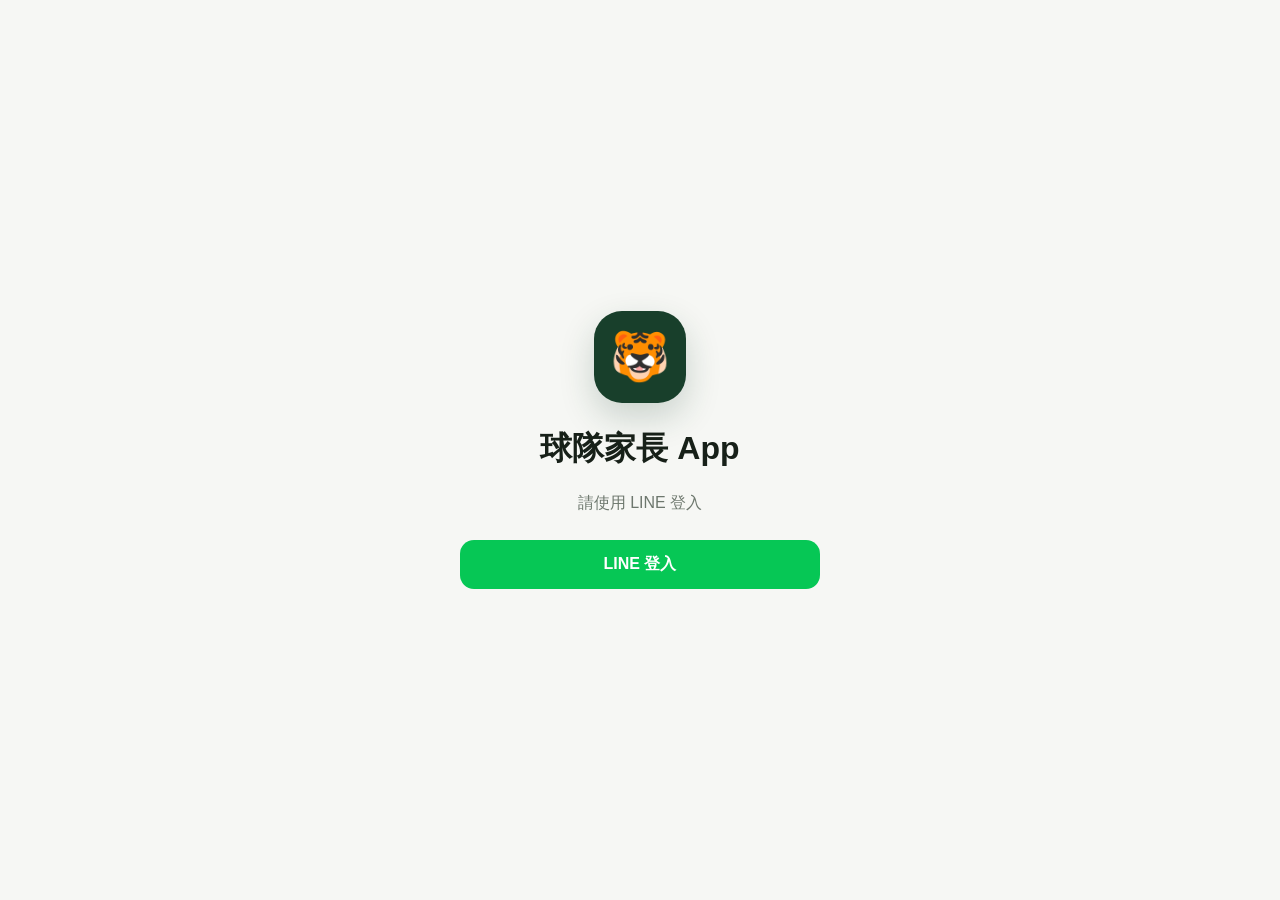
==== static/index.html @ c52da9b8 "Add no meal option to event attendance" ====
<!doctype html>
<html lang="zh-Hant">
<head>
  <meta charset="utf-8">
  <meta name="viewport" content="width=device-width,initial-scale=1,viewport-fit=cover">
  <title>青山社區棒球隊家長 APP</title>
  <meta name="theme-color" content="#183f2b">
  <meta name="apple-mobile-web-app-capable" content="yes">
  <meta name="apple-mobile-web-app-status-bar-style" content="default">
  <meta name="apple-mobile-web-app-title" content="青山棒球">
  <link rel="manifest" href="/manifest.webmanifest">
  <link rel="apple-touch-icon" href="/static/icons/apple-touch-icon.png">
  <link rel="stylesheet" href="/static/style.css?v=20260905-6">
  <script src="https://static.line-scdn.net/liff/edge/2/sdk.js"></script>
</head>
<body>
<div id="loading" class="screen center">
  <div class="logo">🐯</div><h1>球隊家長 App</h1><p class="muted" id="loadingText">正在連接 LINE...</p>
</div>

<div id="login" class="screen center hidden">
  <div class="logo">🐯</div><h1>球隊家長 App</h1><p class="muted">請使用 LINE 登入</p>
  <button id="lineLogin" class="line-btn">LINE 登入</button>
  <button id="mockLogin" class="secondary hidden">測試登入</button>
</div>


<div id="friendship" class="screen center hidden">
  <div class="logo smallLogo">📣</div>
  <h2>開啟球隊 LINE 通知</h2>
  <div class="waitingCard friendshipCard">
    <h3>請加入「青山社區棒球隊小幫手」</h3>
    <p>為了接收比賽通知、未回覆提醒及其他球隊訊息，請先將「青山社區棒球隊小幫手」加入好友。</p>
    <p class="muted">加入完成後，不需要重新綁定球員。</p>
    <button id="requestFriendBtn" class="line-btn">加入 LINE 好友</button>
    <button id="recheckFriendBtn" class="secondary">我已加入，重新檢查</button>
    <div id="friendshipError" class="friendshipError hidden"></div>
  </div>
</div>

<div id="binding" class="screen center hidden">
  <div class="logo smallLogo">👨‍👩‍👧</div>
  <h2 id="bindingHello">登入成功</h2>
  <div class="waitingCard">
    <h3>綁定球員</h3>
    <p class="muted">請輸入球隊提供的 6 碼球員綁定碼。</p>
    <input id="bindCodeInput" class="bindCodeInput" maxlength="6" placeholder="例如 A7K29X">
    <button id="previewBindBtn" class="primary">查詢球員</button>
    <div id="bindPreview" class="hidden"></div>
  </div>
  <button id="retryBinding" class="secondary">我已綁定，重新整理</button>
</div>

<div id="app" class="screen hidden">
  <header>
    <div><div class="eyebrow">家長專區</div><h2 id="hello">你好</h2></div>
    <select id="playerSelect"></select>
  </header>

  <main>
    <section id="homePage" class="page">
      <div class="hero card">
        <div><div class="eyebrow">目前球員</div><h2 id="playerName">—</h2><div id="playerTeam" class="pill">—</div></div>
        <div class="heroIcon">⚾️</div>
      </div>
      <div id="deepLinkNotice" class="card notice hidden"></div>
      <button id="newAnnouncementHomeNotice" type="button" class="card newAnnouncementHomeNotice hidden">📢 有新公告，點這裡查看</button>
      <div class="managementHeader"><h3>近期活動</h3><button id="refreshHomeBtn" class="secondary compactBtn">重新整理</button></div><div id="events"></div>
      <h3>待繳費</h3><div id="paymentsPreview"></div>
    </section>

    <section id="volunteerPage" class="page hidden">
      <h2>義工排班</h2>

      <div class="card googleVolunteerCard">
        <div class="googleVolunteerIcon">🙋</div>
        <h3>義工出席登記</h3>
        <p>
          義工排班沿用原本的 Google 雲端義工系統，
          請點下方按鈕查看尚未到期的日期並完成填寫。
        </p>
        <p class="muted">
          填寫內容會直接寫入原本的 Google 義工出席表。
        </p>

        <button id="openVolunteerWebApp" class="primary">
          開啟義工排班
        </button>
      </div>
    </section>

    
    <section id="announcementsPage" class="page hidden">
      <div class="managementHeader">
        <h2>球隊公告</h2>
        <button id="refreshAnnouncementsBtn" class="secondary compactBtn">重新整理</button>
      </div>
      <p class="muted">這裡會保留球隊過去發送的重要通知。</p>
      <div id="announcementList"></div>
    </section>


    <section id="managementPage" class="page hidden">
      <div class="managementHeader">
        <div>
          <div class="eyebrow">ADMIN</div>
          <h2>球隊管理</h2>
        </div>
        <button id="reloadAdminFrame" class="secondary compactBtn">重新整理</button>
      </div>
      <p class="muted">此功能僅限已授權的 LINE 管理員帳號。</p>
      <div id="managementLoading" class="card muted">正在驗證管理員權限...</div>
      <div id="managementDenied" class="card hidden">
        <strong>沒有管理員權限</strong>
        <p class="muted">請由現有管理員在「家長管理」中授權此 LINE 帳號。</p>
      </div>
      <iframe id="adminFrame" class="adminFrame hidden" title="球隊管理"></iframe>
    </section>

<section id="paymentsPage" class="page hidden">
      <div class="managementHeader"><h2>繳費紀錄</h2><button id="refreshPaymentsBtn" class="secondary compactBtn">重新整理</button></div><p class="muted">查看目前應繳與已繳項目。</p><div id="payments"></div>
    </section>

    <section id="profilePage" class="page hidden"><button id="deleteAccountBtn" type="button" class="secondary">刪除帳號</button>
      <h2>我的資料</h2>
      <div class="card">
        <div class="row"><span>LINE 名稱</span><strong id="parentName"></strong></div>
        <div class="row"><span>綁定球員</span><strong id="childrenCount"></strong></div>
      </div>

      <div class="card">
        <h3>新增綁定球員</h3>
        <p class="muted">家裡有另一位小朋友也在球隊，可輸入該球員的 6 碼綁定碼。</p>
        <input id="extraBindCodeInput" class="bindCodeInput" maxlength="6" placeholder="例如 A7K29X">
        <button id="extraPreviewBindBtn" class="primary">查詢球員</button>
        <div id="extraBindPreview" class="hidden"></div>
      </div>
    
      <div id="installAppCard" class="card">
        <h3>📲 加到手機桌面</h3>
        <p class="muted">之後可以像一般 App 一樣，直接從手機桌面開啟球隊家長系統。</p>

        <button id="installPwaBtn" class="primary hidden">安裝青山棒球 APP</button>

        <div id="iosInstallHelp" class="installHelp hidden">
          <strong>iPhone / iPad</strong>
          <ol>
            <li>請用 Safari 開啟球隊 APP 網址</li>
            <li>點下方「分享」按鈕</li>
            <li>選擇「加入主畫面」</li>
            <li>按右上角「加入」</li>
          </ol>
        </div>

        <div id="installedNotice" class="installDone hidden">
          ✅ 已經以 App 模式開啟
        </div>
      </div>
</section>
  </main>

  <nav>
    <button data-page="homePage" class="active"><span class="navIconWithBadge">🏠<span id="homeNewBadge" class="navNewBadge hidden">NEW</span></span>首頁</button>
    <button data-page="announcementsPage"><span class="navIconWithBadge">📢<span id="announcementNewBadge" class="navNewBadge hidden">NEW</span></span>公告</button>
    <button data-page="volunteerPage"><span>🙋</span>義工</button>
    <button data-page="paymentsPage"><span class="navIconWithBadge">💰<span id="paymentNewBadge" class="navNewBadge hidden">NEW</span></span>繳費</button>
    <button data-page="profilePage"><span>👤</span>我的</button>
  
    <button id="managementNav" data-page="managementPage" class="hidden"><span>⚙️</span>管理</button></nav>
</div>

<dialog id="eventDialog">
<form id="eventForm">
  <input type="hidden" id="eventId">
  <div class="dialogTitle">
    <div><div class="eyebrow">活動回覆</div><h2 id="dialogEventTitle"></h2></div>
    <button type="button" id="closeDialog" class="iconBtn">✕</button>
  </div>
  <label>是否出席？</label>
  <div class="segmented">
    <label><input type="radio" name="status" value="attend" checked><span>✅ 出席</span></label>
    <label><input type="radio" name="status" value="leave"><span>請假</span></label>
  </div>
  <div id="practiceDurationBox" class="hidden">
    <label>出席時段（請選：全天出席／上午出席／下午出席）</label>
    <div class="segmented">
      <label><input type="radio" name="practice_duration" value="full" checked><span>全天出席</span></label>
      <label><input type="radio" name="practice_duration" value="morning_leave"><span>下午出席</span></label>
      <label><input type="radio" name="practice_duration" value="afternoon_leave"><span>上午出席</span></label>
    </div>
  </div>
  <div id="attendanceNoteBox">
    <label for="attendanceNote">備註（選填）</label>
    <textarea id="attendanceNote" rows="3" placeholder="例如：晚點到、只能參加上午、第二場無法出賽"></textarea>
  </div>
  <div id="leaveBox" class="hidden">
    <label for="leaveReason">請假原因（選填）</label>
    <textarea id="leaveReason" rows="3" placeholder="可填寫請假原因"></textarea>
  </div>
  <div id="eventMealBox" class="hidden"><h3>🍱 訂餐選擇</h3><label class="check"><input id="eventNoMeals" type="checkbox"> 不訂餐</label><div id="eventMealQuantityBox"><p class="muted">請填寫訂餐份數</p><label>球員餐數<input id="eventPlayerMeals" type="number" min="0" max="100" step="1" value="0" inputmode="numeric"></label><label>家長餐數<input id="eventParentMeals" type="number" min="0" max="100" step="1" value="0" inputmode="numeric"></label></div></div>
  <button type="submit" class="primary">確認登記</button>
</form>
</dialog>

<dialog id="attendanceListDialog">
  <div class="attendanceListDialogBody">
    <div class="dialogTitle">
      <div><div class="eyebrow">活動出席狀況</div><h2 id="attendanceListTitle"></h2></div>
      <button type="button" id="closeAttendanceListDialog" class="iconBtn">✕</button>
    </div>
    <div id="attendanceListContent" class="attendanceSummaryContent"></div>
  </div>
</dialog>

<dialog id="paymentTransferDialog">
  <form id="paymentTransferForm">
    <input type="hidden" id="paymentTransferId">
    <div class="dialogTitle">
      <div><div class="eyebrow">繳費回報</div><h2>回報繳費</h2></div>
      <button type="button" id="closePaymentTransferDialog" class="iconBtn">✕</button>
    </div>
    <p class="muted" id="paymentTransferTitle"></p>

    <label>繳費方式</label>
    <div class="recipientList">
      <label class="check"><input type="radio" name="paymentMethod" value="cash" required> 現場繳交</label>
      <label class="check"><input type="radio" name="paymentMethod" value="transfer" required> 轉帳匯款</label>
    </div>

    <div id="paymentCashFields" class="hidden">
      <label>繳交日期
        <input id="paymentCashDate" type="date">
      </label>
    </div>

    <div id="paymentTransferFields" class="hidden">
      <label>轉帳日期
        <input id="paymentTransferDate" type="date">
      </label>
      <label>帳號後五碼
        <input id="paymentTransferLast5" type="text" inputmode="numeric" pattern="[0-9]{5}" maxlength="5" placeholder="請輸入 5 位數字">
      </label>
    </div>

    <div class="actions">
      <button type="button" id="cancelPaymentTransfer" class="secondaryBtn">取消</button>
      <button type="submit">送出繳費資料</button>
    </div>
  </form>
</dialog>

<div id="toast"></div>
<script src="/static/app.js?v=20260910-1"></script>
</body>
</html>
---- static/style.css ----
:root{--bg:#f6f7f4;--card:#fff;--text:#172018;--muted:#6d776d;--accent:#183f2b;--soft:#e8efe9;--danger:#a23b32;--line:#06c755}
*{box-sizing:border-box}body{margin:0;background:var(--bg);color:var(--text);font-family:-apple-system,BlinkMacSystemFont,"Segoe UI","Noto Sans TC",sans-serif}
.screen{max-width:520px;min-height:100vh;margin:auto;background:var(--bg)}.center{display:flex;flex-direction:column;justify-content:center;align-items:center;padding:28px}.hidden{display:none!important}
.logo{width:92px;height:92px;border-radius:28px;background:var(--accent);display:grid;place-items:center;font-size:48px;box-shadow:0 14px 35px #183f2b33}.smallLogo{font-size:34px}
h1{margin:24px 0 6px}h2,h3{margin-bottom:12px}.muted{color:var(--muted)}button,select,input,textarea{font:inherit}
.line-btn,.primary,.secondary{width:100%;max-width:360px;border:0;border-radius:14px;padding:14px 18px;font-weight:700;margin-top:10px}.line-btn{background:var(--line);color:white}.secondary{background:white;color:var(--text);border:1px solid #d9dfd9}.primary{background:var(--accent);color:white}
header{position:sticky;top:0;z-index:4;background:#f6f7f4ef;backdrop-filter:blur(12px);padding:18px 18px 10px;display:flex;align-items:center;justify-content:space-between}header h2{margin:2px 0}header select{border:0;background:var(--card);padding:10px 12px;border-radius:12px;box-shadow:0 4px 18px #0000000a}
main{padding:4px 16px 90px}.card{background:var(--card);border-radius:20px;padding:18px;margin-bottom:12px;box-shadow:0 7px 24px #2530260c}.hero{display:flex;justify-content:space-between;align-items:center;background:var(--accent);color:white}.hero h2{font-size:26px;margin:6px 0}.heroIcon{font-size:48px}.eyebrow{font-size:12px;letter-spacing:.08em;opacity:.7}.pill{display:inline-block;background:#ffffff1f;border-radius:999px;padding:5px 10px;font-size:13px}
.eventCard .top,.row{display:flex;justify-content:space-between;gap:12px;align-items:center}.eventCard h4{margin:4px 0;font-size:18px}.meta{font-size:13px;color:var(--muted);margin-top:6px}.eventCard button{margin-top:14px;border:0;background:var(--soft);color:var(--accent);font-weight:700;border-radius:12px;padding:11px;width:100%}
.payment{display:flex;align-items:center;justify-content:space-between;gap:10px}.status{font-size:12px;border-radius:999px;padding:5px 9px}.paid{background:#e7f5ea;color:#266938}.unpaid{background:#fdebea;color:var(--danger)}
nav{position:fixed;bottom:0;left:50%;transform:translateX(-50%);width:min(520px,100%);display:grid;grid-template-columns:repeat(5,1fr);background:#ffffffee;backdrop-filter:blur(14px);border-top:1px solid #e6e9e6;padding:7px 10px calc(7px + env(safe-area-inset-bottom))}nav button{border:0;background:none;color:#788078;padding:5px;font-size:12px}nav button span{display:block;font-size:20px;margin-bottom:2px}nav button.active{color:var(--accent);font-weight:800}
dialog{border:0;border-radius:24px;padding:0;width:min(470px,calc(100% - 24px));box-shadow:0 24px 70px #0004}dialog::backdrop{background:#0a110c88}dialog form{padding:22px}.dialogTitle{display:flex;justify-content:space-between}.iconBtn{border:0;background:#f1f3f1;width:36px;height:36px;border-radius:50%}
form>label{display:block;font-weight:700;margin:18px 0 8px}.segmented{display:grid;grid-template-columns:1fr 1fr;gap:8px}.segmented input{display:none}.segmented span{display:block;padding:12px;text-align:center;background:#f0f2f0;border-radius:12px}.segmented input:checked+span{background:var(--accent);color:white}
textarea{width:100%;border:1px solid #dce1dc;border-radius:12px;padding:10px}.mealGrid{display:grid;grid-template-columns:1fr 1fr;gap:10px}.mealGrid div{background:#f2f4f2;padding:12px;border-radius:12px}.mealGrid input{width:100%;border:0;background:white;border-radius:8px;padding:8px}
.waitingCard{width:min(420px,100%);background:white;border-radius:22px;padding:22px;margin:16px 0;text-align:center;box-shadow:0 7px 24px #2530260c}.bindCodeInput{width:100%;font-size:24px;letter-spacing:.16em;text-align:center;text-transform:uppercase;padding:14px;border:1px solid #dce1dc;border-radius:12px;margin:10px 0}.bindResult{margin-top:14px;background:#f6f8f6;border-radius:14px;padding:16px;text-align:left}.bindPlayer{font-size:22px;font-weight:800;margin-bottom:5px}.bindOk{color:#2d6d3d;margin-top:10px}.bindError{color:#a43b36;margin-top:10px}.notice{background:#fff8df;color:#6f5410}
#toast{position:fixed;left:50%;bottom:90px;transform:translateX(-50%);background:#172018;color:white;padding:10px 14px;border-radius:12px;opacity:0;pointer-events:none;transition:.2s;z-index:20}#toast.show{opacity:1}

.matchList{margin-top:10px;display:grid;gap:6px}.matchLine{background:#f3f6f3;border-radius:10px;padding:8px 10px;font-size:13px;color:#34443a}

#profilePage .card h3{margin-top:0}
#extraBindPreview{margin-top:10px}

#gameAttendNoteBox{margin-top:12px}
#gameAttendNoteBox textarea{width:100%}

.friendshipCard{text-align:center}.friendshipCard h3{margin-top:0}.friendshipCard .line-btn,.friendshipCard .secondary{max-width:none}.friendshipError{margin-top:14px;padding:11px 12px;border-radius:12px;background:#fdebea;color:#9a332d;font-size:14px;text-align:left}

.volunteerCard h4{margin:4px 0;font-size:18px}.volunteerPlayerLabel{display:grid;gap:6px;margin-top:12px;font-size:13px;font-weight:700}.volunteerPlayerLabel select{width:100%;border:1px solid #dce1dc;background:white;border-radius:10px;padding:10px}.volunteerCard button{margin-top:12px;border:0;background:var(--soft);color:var(--accent);font-weight:700;border-radius:12px;padding:11px;width:100%}.volunteerCard button:disabled{opacity:.5}

.googleVolunteerCard{text-align:center;padding:26px 20px}
.googleVolunteerIcon{font-size:46px;margin-bottom:8px}
.googleVolunteerCard h3{font-size:22px;margin:6px 0 10px}
.googleVolunteerCard p{line-height:1.6}
.googleVolunteerCard .primary{max-width:none;margin-top:16px}

#installAppCard h3{margin-top:0}
.installHelp{
  margin-top:12px;
  padding:12px 14px;
  background:#f7f9f7;
  border-radius:12px;
  text-align:left;
}
.installHelp ol{
  margin:8px 0 0;
  padding-left:20px;
  line-height:1.8;
}
.installDone{
  margin-top:10px;
  padding:11px 12px;
  background:#e7f5ea;
  color:#266938;
  border-radius:12px;
  font-weight:700;
}


.navIconWithBadge{
  position:relative;
  display:block!important;
  width:max-content;
  margin:0 auto 2px!important;
  font-size:20px!important;
  line-height:normal;
}
.navNewBadge{
  position:absolute;
  display:block!important;
  top:-7px;
  right:-18px;
  min-width:25px;
  height:15px;
  margin:0!important;
  padding:0 4px;
  border-radius:999px;
  background:#d93025;
  color:#fff;
  font-size:8px!important;
  font-weight:800;
  line-height:15px!important;
  text-align:center;
  box-shadow:0 1px 4px rgba(0,0,0,.18);
}
.navNewBadge.hidden{
  display:none!important;
}
.announcementNewTag{
  display:inline-block;
  margin-left:6px;
  padding:2px 6px;
  border-radius:999px;
  background:#d93025;
  color:#fff;
  font-size:10px;
  font-weight:800;
  vertical-align:middle;
}

.announcementCard h3{margin:4px 0 0;font-size:18px}
.announcementTop{display:flex;align-items:flex-start;justify-content:space-between;gap:10px}
.announcementDate{font-size:12px;color:var(--muted)}
.announcementText{margin-top:12px;line-height:1.65;white-space:normal;word-break:break-word}

.managementHeader{display:flex;align-items:center;justify-content:space-between;gap:12px}
.compactBtn{width:auto!important;padding:9px 12px!important}
.adminFrame{
  width:100%;
  min-height:78vh;
  border:0;
  border-radius:14px;
  background:#fff;
  margin-top:10px;
}
nav:has(#managementNav:not(.hidden)){
  grid-template-columns:repeat(6,1fr);
}
@media(max-width:520px){
  nav:has(#managementNav:not(.hidden)) button{
    font-size:11px;
    padding-left:2px;
    padding-right:2px;
  }
}

.newAnnouncementHomeNotice{
  width:100%;border:0;text-align:left;background:#fff3cd;color:#6a4d00;
  font-weight:800;cursor:pointer;margin-bottom:12px;
}

/* Parent event attendance list */
.eventActionRow{display:grid;grid-template-columns:1fr 1fr;gap:8px;margin-top:12px}
.eventActionRow button{margin:0}
.secondaryBtn{background:var(--card,#fff)!important;color:var(--text,#222)!important;border:1px solid var(--border,#ddd)!important}
#attendanceListDialog{
  width:min(92vw,560px);
  max-width:560px;
  height:82dvh;
  max-height:82dvh;
  padding:0;
  border:0;
  border-radius:18px;
  overflow:hidden;
}
#attendanceListDialog::backdrop{
  background:rgba(0,0,0,.45);
}
.attendanceListDialogBody{
  height:100%;
  box-sizing:border-box;
  padding:20px;
  display:flex;
  flex-direction:column;
  overflow:hidden;
}
.attendanceListDialogBody .dialogTitle{
  flex:0 0 auto;
}
.attendanceSummaryContent{
  flex:1 1 0;
  min-height:0;
  display:block;
  margin-top:12px;
  overflow-y:scroll;
  overflow-x:hidden;
  overscroll-behavior:contain;
  -webkit-overflow-scrolling:touch;
  touch-action:pan-y;
}
.attendanceSummaryContent .attendanceGroup{
  margin-bottom:12px;
}
body.attendance-dialog-open{
  overflow:hidden;
}
.attendanceGroup{border:1px solid var(--border,#ddd);border-radius:14px;overflow:hidden}
.attendanceGroupTitle{display:flex;align-items:center;justify-content:space-between;gap:12px;padding:11px 13px;background:rgba(127,127,127,.08)}
.attendancePlayerList{display:grid}
.attendancePlayer{display:flex;align-items:center;justify-content:space-between;gap:10px;padding:10px 13px;border-top:1px solid var(--border,#eee)}
.attendancePlayer:first-child{border-top:0}
.attendancePlayer small{color:var(--muted);white-space:nowrap}
.attendancePlayerMain{min-width:0;display:grid;gap:4px}
.attendancePublicNote{font-size:13px;line-height:1.45;color:var(--muted);white-space:pre-wrap;word-break:break-word}
.attendanceTeam{display:inline-block;margin-left:5px;padding:2px 6px;border-radius:999px;background:rgba(127,127,127,.12);font-size:11px;color:var(--muted)}
.attendanceEmpty{padding:10px 13px}
@media(max-width:420px){.eventActionRow{grid-template-columns:1fr}.attendancePlayer{align-items:flex-start}.attendancePlayer small{white-space:normal;text-align:right}}

/* Payment report fields: keep each label and input on separate lines */
#paymentCashFields label,#paymentTransferFields label{display:block;font-weight:700;margin:18px 0 8px}
#paymentCashFields input,#paymentTransferFields input{display:block;width:100%;margin-top:8px;border:1px solid #dce1dc;border-radius:12px;padding:10px}

/* Parent payment note */
.paymentNote{margin-top:8px;font-size:14px;line-height:1.55;white-space:pre-wrap;overflow-wrap:anywhere;color:var(--text)}
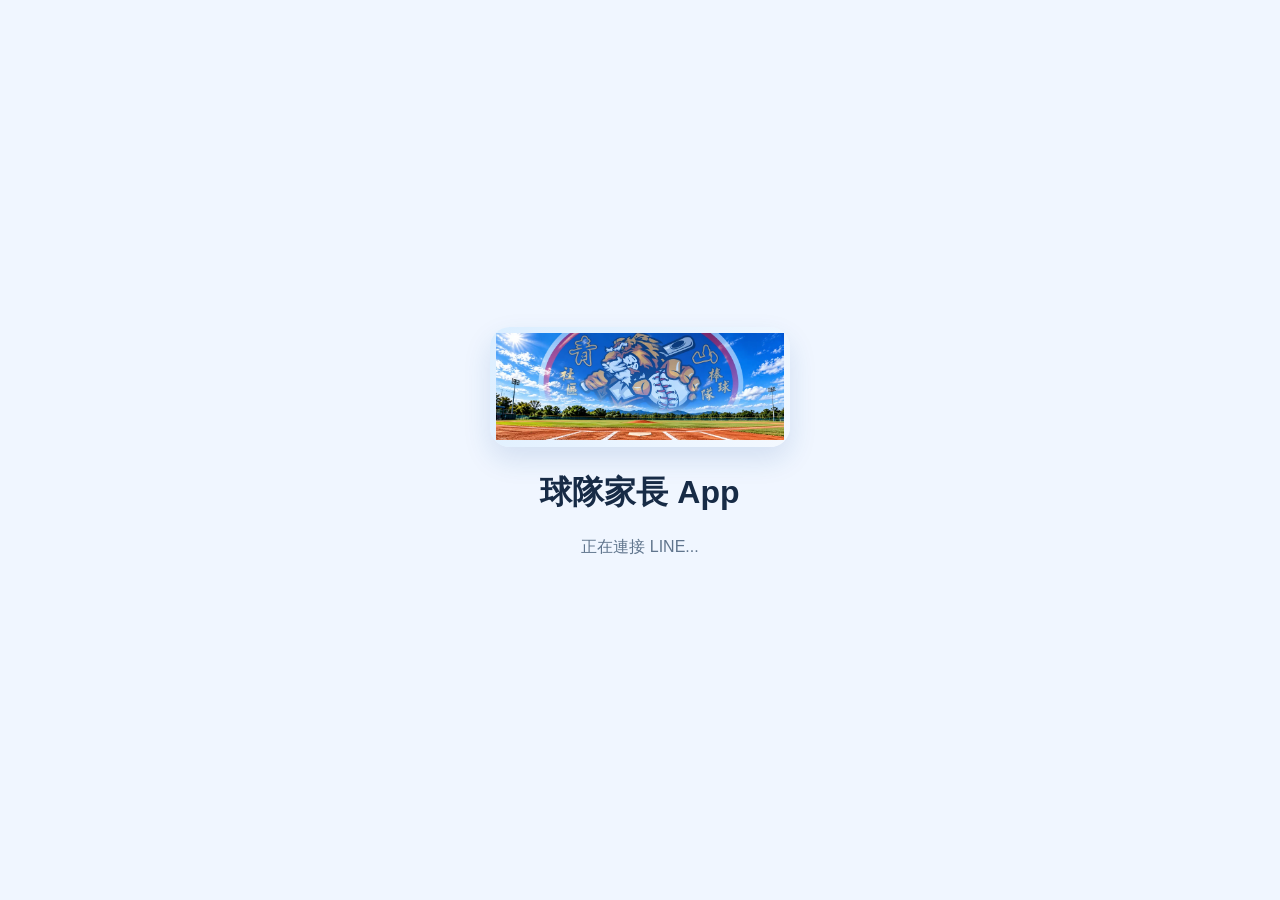
==== commit b2fbf752: "Apply blue theme and team logo to app" ====
--- a/static/index.html
+++ b/static/index.html
@@ -4,22 +4,22 @@
   <meta charset="utf-8">
   <meta name="viewport" content="width=device-width,initial-scale=1,viewport-fit=cover">
   <title>青山社區棒球隊家長 APP</title>
-  <meta name="theme-color" content="#183f2b">
+  <meta name="theme-color" content="#1456a0">
   <meta name="apple-mobile-web-app-capable" content="yes">
   <meta name="apple-mobile-web-app-status-bar-style" content="default">
   <meta name="apple-mobile-web-app-title" content="青山棒球">
   <link rel="manifest" href="/manifest.webmanifest">
   <link rel="apple-touch-icon" href="/static/icons/apple-touch-icon.png">
-  <link rel="stylesheet" href="/static/style.css?v=20260905-6">
+  <link rel="stylesheet" href="/static/style.css?v=20261014-blue1">
   <script src="https://static.line-scdn.net/liff/edge/2/sdk.js"></script>
 </head>
 <body>
 <div id="loading" class="screen center">
-  <div class="logo">🐯</div><h1>球隊家長 App</h1><p class="muted" id="loadingText">正在連接 LINE...</p>
+  <div class="logo"><img src="/static/images/team-logo.webp" alt="青山社區棒球隊 Logo"></div><h1>球隊家長 App</h1><p class="muted" id="loadingText">正在連接 LINE...</p>
 </div>
 
 <div id="login" class="screen center hidden">
-  <div class="logo">🐯</div><h1>球隊家長 App</h1><p class="muted">請使用 LINE 登入</p>
+  <div class="logo"><img src="/static/images/team-logo.webp" alt="青山社區棒球隊 Logo"></div><h1>球隊家長 App</h1><p class="muted">請使用 LINE 登入</p>
   <button id="lineLogin" class="line-btn">LINE 登入</button>
   <button id="mockLogin" class="secondary hidden">測試登入</button>
 </div>
@@ -197,7 +197,6 @@
     <label for="leaveReason">請假原因（選填）</label>
     <textarea id="leaveReason" rows="3" placeholder="可填寫請假原因"></textarea>
   </div>
-  <div id="eventMealBox" class="hidden"><h3>🍱 訂餐選擇</h3><label class="check"><input id="eventNoMeals" type="checkbox"> 不訂餐</label><div id="eventMealQuantityBox"><p class="muted">請填寫訂餐份數</p><label>球員餐數<input id="eventPlayerMeals" type="number" min="0" max="100" step="1" value="0" inputmode="numeric"></label><label>家長餐數<input id="eventParentMeals" type="number" min="0" max="100" step="1" value="0" inputmode="numeric"></label></div></div>
   <button type="submit" class="primary">確認登記</button>
 </form>
 </dialog>
--- a/static/style.css
+++ b/static/style.css
@@ -192,3 +192,46 @@
 
 /* Parent payment note */
 .paymentNote{margin-top:8px;font-size:14px;line-height:1.55;white-space:pre-wrap;overflow-wrap:anywhere;color:var(--text)}
+
+/* 青山棒球隊：家長首頁球員資訊卡背景（加入 static/style.css 最後） */
+#homePage .hero {
+  position: relative;
+  isolation: isolate;
+  overflow: hidden;
+  background-color: #164a7c;
+  background-image:
+    linear-gradient(90deg, rgba(7, 28, 52, .79) 0%, rgba(7, 28, 52, .49) 52%, rgba(7, 28, 52, .15) 100%),
+    url('/static/images/team-hero.webp');
+  background-position: center, center 48%;
+  background-repeat: no-repeat;
+  background-size: cover;
+  color: #fff;
+  min-height: 150px;
+}
+#homePage .hero h2,
+#homePage .hero .eyebrow,
+#homePage .hero .pill {
+  color: #fff;
+  text-shadow: 0 2px 5px rgba(0,0,0,.55);
+}
+#homePage .hero .pill {
+  background: rgba(8, 34, 57, .58);
+  border-color: rgba(255,255,255,.35);
+}
+
+/* 2026-10-14: 青山棒球隊藍色主題 */
+:root{--bg:#f0f6ff;--card:#fff;--text:#172b46;--muted:#60758d;--accent:#1456a0;--soft:#e6f1ff;--danger:#a23b32}
+.screen{background:var(--bg)}
+header{background:rgba(240,246,255,.94)}
+.secondary{border-color:#d2e1f2}
+nav{border-top-color:#dce8f7}
+nav button{color:#60758d}
+.eventCard button,.volunteerCard button{background:var(--soft);color:var(--accent)}
+.segmented span{background:#e8f0fa}
+.mealGrid div,.matchLine,.bindResult{background:#eaf2fd}
+.installHelp{background:#eaf2fd}
+textarea,.bindCodeInput,.volunteerPlayerLabel select{border-color:#cadcf1}
+#toast{background:#17365c}
+/* 只替換啟動及登入畫面的虎頭圖案，其他流程圖示不動 */
+#loading .logo,#login .logo{width:min(300px,80vw);height:120px;border-radius:20px;background:linear-gradient(135deg,#dbeeff,#f4f9ff);box-shadow:0 12px 28px #1456a022;overflow:hidden;padding:6px}
+#loading .logo img,#login .logo img{display:block;width:100%;height:100%;object-fit:contain}
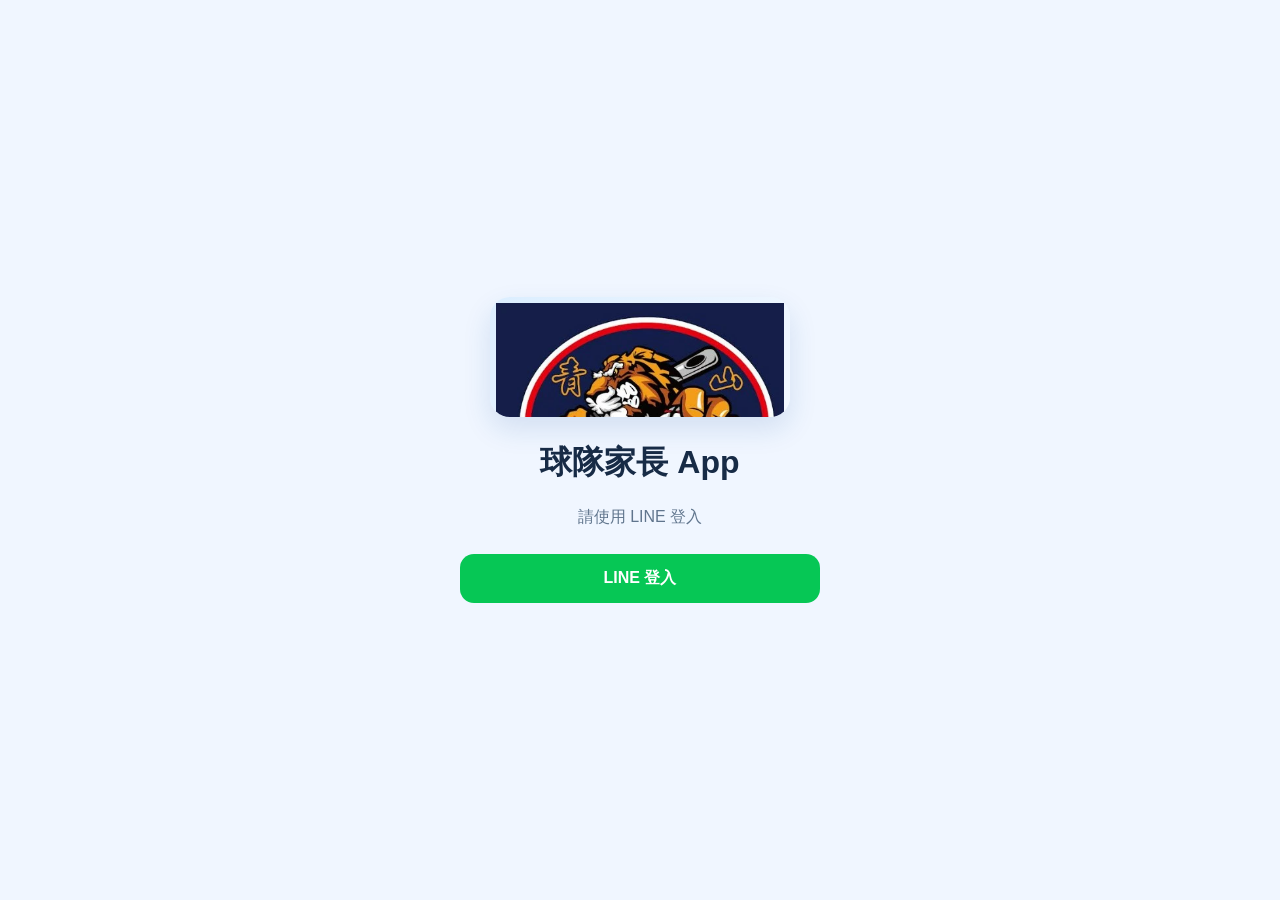
==== commit 974157d2: "Fix startup error caused by missing meal form elements" ====
--- a/static/index.html
+++ b/static/index.html
@@ -197,6 +197,16 @@
     <label for="leaveReason">請假原因（選填）</label>
     <textarea id="leaveReason" rows="3" placeholder="可填寫請假原因"></textarea>
   </div>
+  <div id="eventMealBox" class="hidden">
+    <h3>🍱 訂餐</h3>
+    <label class="check"><input id="eventNoMeals" type="checkbox"> 不訂餐</label>
+    <div id="eventMealQuantityBox">
+      <label for="eventPlayerMeals">球員餐數</label>
+      <input id="eventPlayerMeals" type="number" min="0" max="100" step="1" inputmode="numeric" value="1">
+      <label for="eventParentMeals">家長餐數</label>
+      <input id="eventParentMeals" type="number" min="0" max="100" step="1" inputmode="numeric" value="0">
+    </div>
+  </div>
   <button type="submit" class="primary">確認登記</button>
 </form>
 </dialog>
@@ -249,6 +259,6 @@
 </dialog>
 
 <div id="toast"></div>
-<script src="/static/app.js?v=20260910-1"></script>
+<script src="/static/app.js?v=20261014-meal-fix1"></script>
 </body>
 </html>
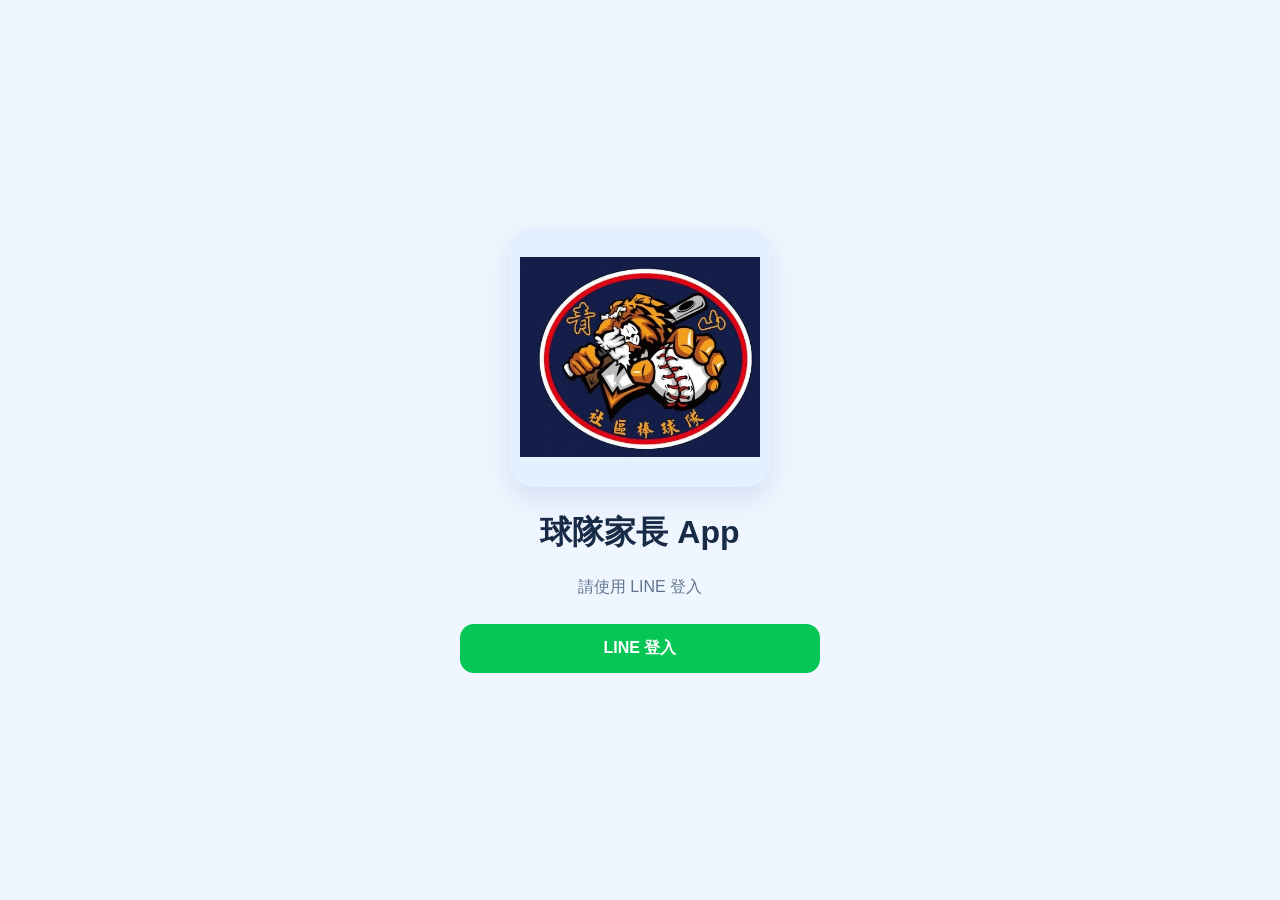
==== commit af877daf: "Fix iPhone login logo cropping" ====
--- a/static/index.html
+++ b/static/index.html
@@ -11,6 +11,33 @@
   <link rel="manifest" href="/manifest.webmanifest">
   <link rel="apple-touch-icon" href="/static/icons/apple-touch-icon.png">
   <link rel="stylesheet" href="/static/style.css?v=20261014-blue1">
+  <!-- iPhone Safari / PWA: display the full team emblem without cropping -->
+  <style>
+    #loading .logo, #login .logo {
+      box-sizing: border-box !important;
+      width: min(260px, 72vw) !important;
+      height: auto !important;
+      aspect-ratio: 1 / 1 !important;
+      padding: 10px !important;
+      overflow: visible !important;
+      border-radius: 24px !important;
+      background: #e4f0ff !important;
+      display: flex !important;
+      align-items: center !important;
+      justify-content: center !important;
+      flex: 0 0 auto !important;
+    }
+    #loading .logo img, #login .logo img {
+      display: block !important;
+      width: 100% !important;
+      height: 100% !important;
+      max-width: 100% !important;
+      max-height: 100% !important;
+      object-fit: contain !important;
+      object-position: center !important;
+      border-radius: 14px;
+    }
+  </style>
   <script src="https://static.line-scdn.net/liff/edge/2/sdk.js"></script>
 </head>
 <body>
